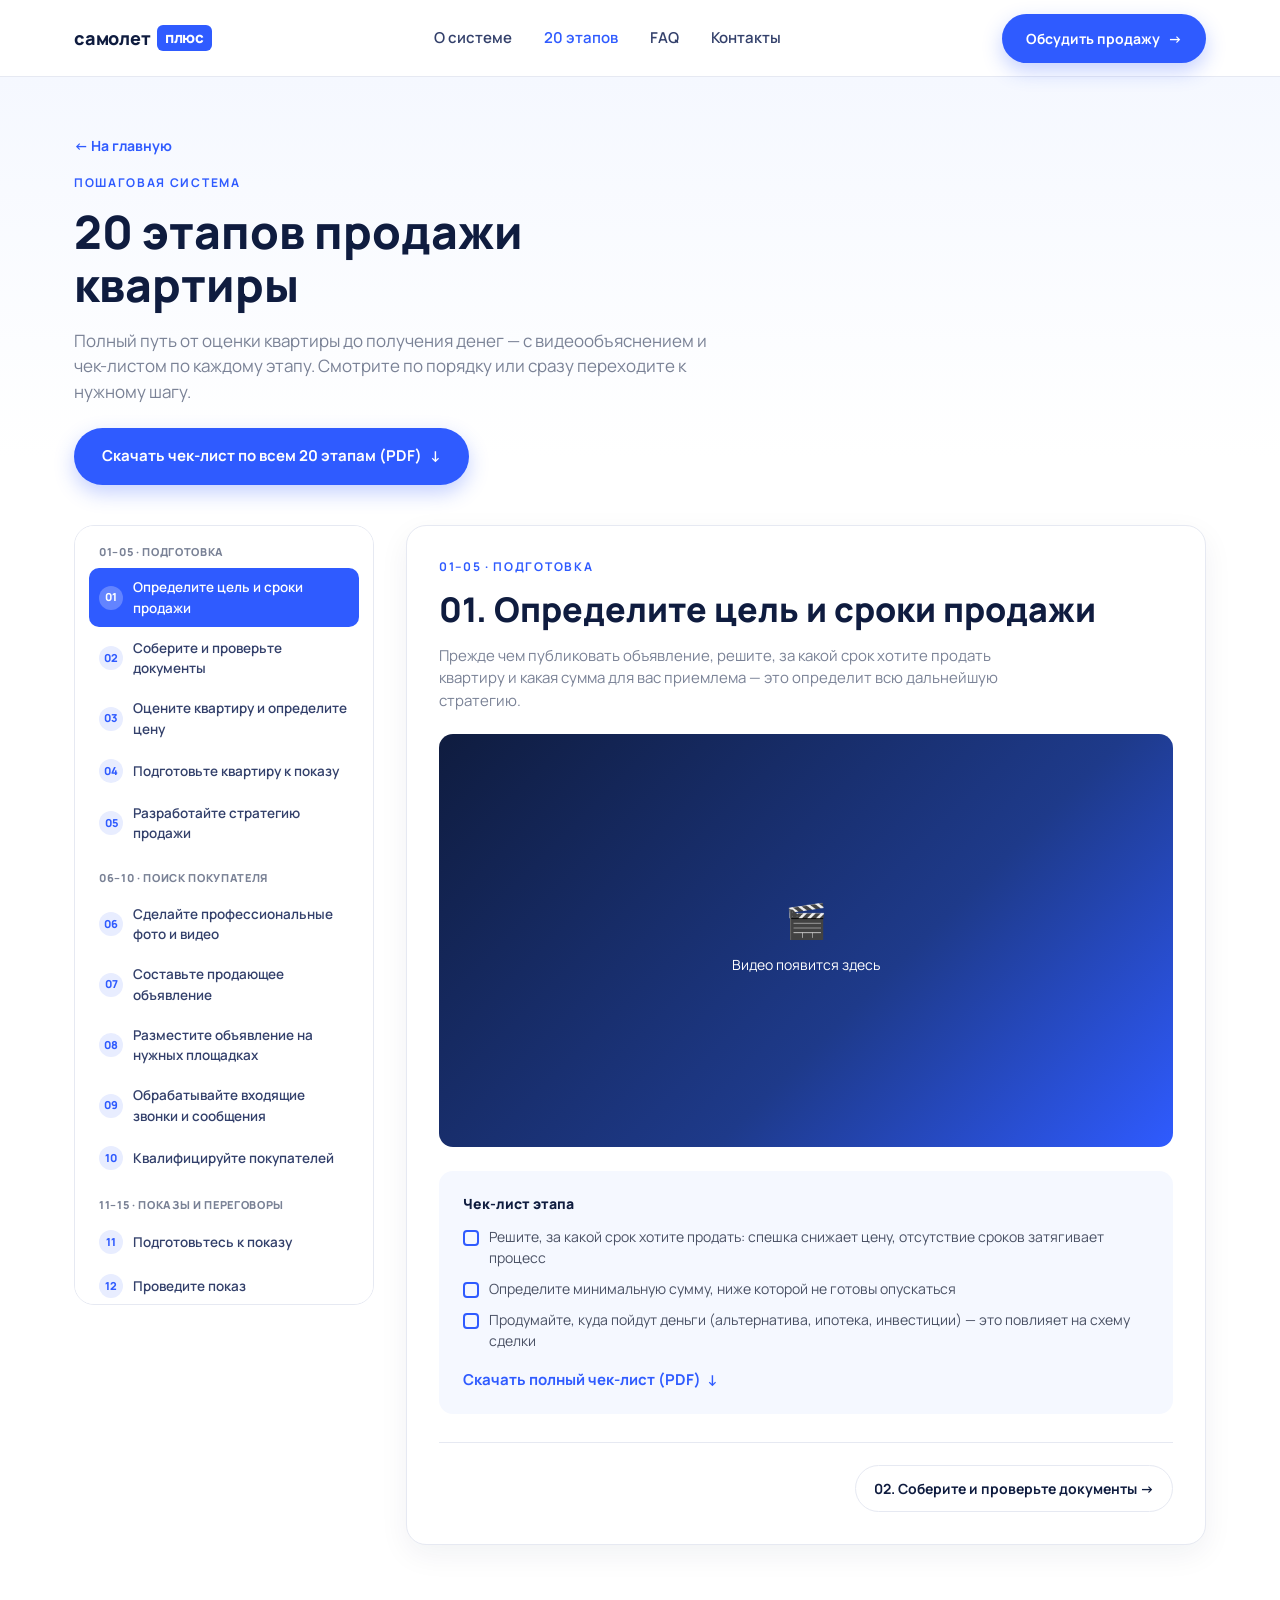
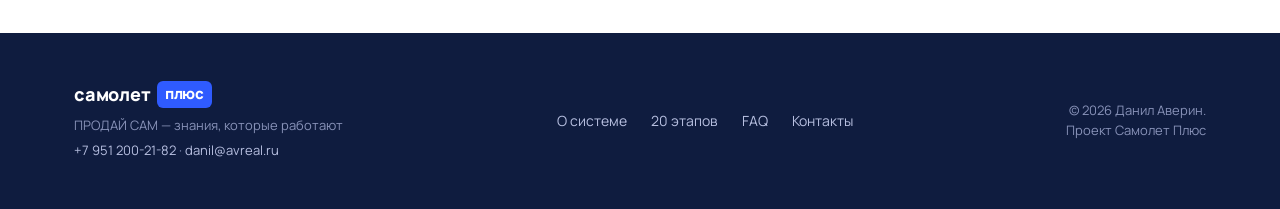
==== stages.html @ 5b827aa1 "Add files via upload" ====
<!DOCTYPE html>
<html lang="ru">
<head>
<meta charset="UTF-8">
<meta name="viewport" content="width=device-width, initial-scale=1.0">
<title>20 этапов продажи квартиры — Данил Аверин</title>
<meta name="description" content="Пошаговая инструкция по продаже квартиры: 20 этапов с видео и чек-листами, от оценки до получения денег.">
<link rel="icon" href="data:,">
<link rel="preconnect" href="https://fonts.googleapis.com">
<link rel="preconnect" href="https://fonts.gstatic.com" crossorigin>
<link href="https://fonts.googleapis.com/css2?family=Manrope:wght@400;500;600;700;800&display=swap" rel="stylesheet">
<link rel="stylesheet" href="styles.css">
<link rel="stylesheet" href="stages.css">
</head>
<body>

<header class="site-header">
  <div class="container header-inner">
    <a href="index.html" class="logo">
      <span class="logo-main">самолет</span><span class="logo-accent">плюс</span>
    </a>

    <nav class="main-nav" id="mainNav">
      <a href="index.html#system">О системе</a>
      <a href="stages.html" class="active-link">20 этапов</a>
      <a href="index.html#faq">FAQ</a>
      <a href="index.html#contact">Контакты</a>
    </nav>

    <a href="index.html#contact" class="btn btn-primary btn-header">Обсудить продажу <span class="arrow">→</span></a>

    <button class="burger" id="burgerBtn" aria-label="Открыть меню" aria-expanded="false">
      <span></span><span></span><span></span>
    </button>
  </div>
</header>

<main>

  <section class="stages-hero">
    <div class="container">
      <a href="index.html" class="back-link">← На главную</a>
      <p class="eyebrow">Пошаговая система</p>
      <h1>20 этапов продажи квартиры</h1>
      <p class="section-lead">
        Полный путь от оценки квартиры до получения денег — с видеообъяснением
        и чек-листом по каждому этапу. Смотрите по порядку или сразу переходите
        к нужному шагу.
      </p>
      <a class="btn btn-primary" href="checklist-20-etapov.pdf" download>
        Скачать чек-лист по всем 20 этапам (PDF) <span class="arrow">↓</span>
      </a>
    </div>
  </section>

  <section class="stages-app-section">
    <div class="container stages-app">

      <aside class="stages-nav" id="stagesNav" aria-label="Список этапов">
        <!-- заполняется через JS из stages-data.json -->
      </aside>

      <article class="stage-detail" id="stageDetail">
        <!-- заполняется через JS -->
      </article>

    </div>
  </section>

</main>

<footer class="site-footer">
  <div class="container footer-inner">
    <div class="footer-brand">
      <a href="index.html" class="logo">
        <span class="logo-main">самолет</span><span class="logo-accent">плюс</span>
      </a>
      <p>ПРОДАЙ САМ — знания, которые работают</p>
      <p class="footer-contacts"><a href="tel:+79512002182">+7 951 200-21-82</a> · <a href="mailto:danil@avreal.ru">danil@avreal.ru</a></p>
    </div>

    <nav class="footer-nav">
      <a href="index.html#system">О системе</a>
      <a href="stages.html">20 этапов</a>
      <a href="index.html#faq">FAQ</a>
      <a href="index.html#contact">Контакты</a>
    </nav>

    <p class="footer-copy">© 2026 Данил Аверин.<br>Проект Самолет Плюс</p>
  </div>
</footer>

<script src="script.js"></script>
<script src="stages.js"></script>
</body>
</html>
---- styles.css ----
/* =========================================================
   Продай сам — Самолет Плюс
   ========================================================= */

:root{
  --color-bg: #ffffff;
  --color-bg-soft: #f5f8ff;
  --color-navy: #0f1c3f;
  --color-navy-soft: #33406b;
  --color-text: #4a5164;
  --color-text-light: #7a8296;
  --color-blue: #2f5bff;
  --color-blue-dark: #1e40e0;
  --color-blue-light: #e8edff;
  --color-border: #e6e9f2;
  --radius-lg: 20px;
  --radius-md: 14px;
  --radius-sm: 10px;
  --shadow-card: 0 10px 30px rgba(15, 28, 63, 0.06);
  --shadow-card-hover: 0 16px 40px rgba(15, 28, 63, 0.1);
  --max-width: 1180px;
  --font: 'Manrope', -apple-system, BlinkMacSystemFont, 'Segoe UI', sans-serif;
}

*, *::before, *::after{ box-sizing: border-box; }

html{ scroll-behavior: smooth; }

body{
  margin: 0;
  font-family: var(--font);
  color: var(--color-text);
  background: var(--color-bg);
  line-height: 1.5;
  -webkit-font-smoothing: antialiased;
}

img{ max-width: 100%; display: block; }

a{ color: inherit; text-decoration: none; }

ul{ list-style: none; margin: 0; padding: 0; }

.container{
  max-width: var(--max-width);
  margin: 0 auto;
  padding: 0 24px;
}

h1, h2, h3{
  color: var(--color-navy);
  font-weight: 800;
  line-height: 1.15;
  margin: 0 0 16px;
}

h1{ font-size: clamp(32px, 4.2vw, 46px); }
h2{ font-size: clamp(26px, 3.2vw, 34px); }
h3{ font-size: 19px; margin-bottom: 8px; }

p{ margin: 0 0 12px; }

.section{ padding: 88px 0; }

.eyebrow{
  text-transform: uppercase;
  letter-spacing: 0.14em;
  font-size: 12px;
  font-weight: 700;
  color: var(--color-blue);
  margin: 0 0 14px;
}

.section-lead{
  color: var(--color-text-light);
  font-size: 17px;
  max-width: 560px;
}

.accent-line{ color: var(--color-blue); display: inline; }

/* ---------- Buttons ---------- */

.btn{
  display: inline-flex;
  align-items: center;
  gap: 8px;
  padding: 15px 26px;
  border-radius: 999px;
  font-weight: 700;
  font-size: 15px;
  border: 2px solid transparent;
  cursor: pointer;
  transition: transform .15s ease, box-shadow .15s ease, background .15s ease, color .15s ease;
  white-space: nowrap;
}

.btn .arrow{ transition: transform .15s ease; }
.btn:hover .arrow{ transform: translateX(3px); }

.btn-primary{
  background: var(--color-blue);
  color: #fff;
  box-shadow: 0 8px 20px rgba(47, 91, 255, 0.28);
}
.btn-primary:hover{ background: var(--color-blue-dark); transform: translateY(-1px); }

.btn-outline{
  background: #fff;
  color: var(--color-navy);
  border-color: var(--color-border);
}
.btn-outline:hover{ border-color: var(--color-blue); color: var(--color-blue); }

.btn-play .play-dot{
  display: inline-flex;
  align-items: center;
  justify-content: center;
  width: 22px;
  height: 22px;
  border-radius: 50%;
  background: var(--color-blue-light);
  color: var(--color-blue);
  font-size: 10px;
}

.btn-block{ width: 100%; justify-content: center; }

.link-arrow{
  display: inline-flex;
  align-items: center;
  gap: 6px;
  color: var(--color-blue);
  font-weight: 700;
  font-size: 15px;
}
.link-arrow .arrow{ transition: transform .15s ease; }
.link-arrow:hover .arrow{ transform: translateX(3px); }

/* ---------- Placeholder gradients (stand-ins for photos) ---------- */

.placeholder-gradient{
  position: relative;
  border-radius: var(--radius-lg);
  overflow: hidden;
  background-size: cover;
  background-position: center;
}
.placeholder-gradient::after{
  content: "";
  position: absolute;
  inset: 0;
  background-image:
    radial-gradient(circle at 30% 20%, rgba(255,255,255,0.18), transparent 55%),
    radial-gradient(circle at 80% 80%, rgba(255,255,255,0.12), transparent 50%);
}

.placeholder-1{ background: linear-gradient(135deg, #1e3a8a, #2f5bff 55%, #7aa0ff); }
.placeholder-2{ background: linear-gradient(135deg, #2f5bff, #7aa0ff); }
.placeholder-3{ background: linear-gradient(135deg, #22c1c3, #2f5bff); }
.placeholder-4{ background: linear-gradient(135deg, #ffb238, #ff7a59); }
.placeholder-5{ background: linear-gradient(135deg, #0f1c3f, #1e3a8a 60%, #2f5bff); }
.placeholder-6{ background: linear-gradient(135deg, #a8c0ff, #2f5bff); }
.placeholder-7{ background: linear-gradient(135deg, #7ee0d1, #2f8fce); }
.placeholder-8{ background: linear-gradient(135deg, #ffcf86, #ff8a5c); }
.placeholder-9{ background: linear-gradient(135deg, #c3a6ff, #6a5bff); }
.placeholder-10{ background: linear-gradient(135deg, #ffb4a2, #ff5c7a); }
.placeholder-11{ background: linear-gradient(135deg, #9ad0ff, #2f5bff); }
.placeholder-12{ background: linear-gradient(135deg, #ffd97d, #ff9a5c); }
.placeholder-13{ background: linear-gradient(135deg, #a6e3c4, #2fb37f); }
.placeholder-14{ background: linear-gradient(135deg, #c9b8ff, #7a5cff); }
.placeholder-15{ background: linear-gradient(135deg, #1e3a8a, #2f5bff 60%, #9ad0ff); }

/* ---------- Real photo frames (hero / contact) ---------- */

.photo-frame{
  position: relative;
  border-radius: var(--radius-lg);
  overflow: hidden;
  background: var(--color-bg-soft);
}
.photo-frame img{
  width: 100%;
  height: 100%;
  object-fit: cover;
  object-position: center top;
  display: block;
}

/* ---------- Sticky notes ---------- */

.sticky-note{
  position: absolute;
  font-family: 'Segoe Script', 'Comic Sans MS', cursive;
  font-style: italic;
  color: var(--color-navy);
  background: #fff8dc;
  padding: 10px 14px;
  border-radius: 8px;
  font-size: 14px;
  line-height: 1.35;
  box-shadow: 0 8px 18px rgba(0,0,0,0.12);
  transform: rotate(-4deg);
  z-index: 2;
}

.note-1{ top: -18px; right: 16px; }
.note-2{ top: 20px; left: 20px; }
.note-3{ top: -18px; left: 20px; }

/* ---------- Header ---------- */

.site-header{
  position: sticky;
  top: 0;
  z-index: 50;
  background: rgba(255,255,255,0.92);
  backdrop-filter: blur(8px);
  border-bottom: 1px solid var(--color-border);
}

.header-inner{
  display: flex;
  align-items: center;
  justify-content: space-between;
  gap: 24px;
  height: 76px;
}

.logo{
  font-weight: 800;
  font-size: 18px;
  letter-spacing: -0.01em;
  display: flex;
  gap: 6px;
  align-items: center;
  text-transform: lowercase;
}
.logo-main{ color: var(--color-navy); }
.logo-accent{
  color: #fff;
  background: var(--color-blue);
  padding: 2px 8px;
  border-radius: 6px;
  font-size: 15px;
}

.main-nav{
  display: flex;
  gap: 32px;
  flex: 1;
  justify-content: center;
}
.main-nav a{
  font-weight: 600;
  font-size: 15px;
  color: var(--color-navy-soft);
  transition: color .15s ease;
}
.main-nav a:hover{ color: var(--color-blue); }

.btn-header{ padding: 12px 22px; font-size: 14px; }

.burger{
  display: none;
  flex-direction: column;
  gap: 5px;
  background: none;
  border: none;
  cursor: pointer;
  padding: 8px;
}
.burger span{
  width: 22px;
  height: 2px;
  background: var(--color-navy);
  border-radius: 2px;
  transition: transform .2s ease, opacity .2s ease;
}

/* ---------- Hero ---------- */

.hero{
  padding: 72px 0 96px;
  background: linear-gradient(180deg, var(--color-bg-soft), #fff 70%);
}

.hero-grid{
  display: grid;
  grid-template-columns: 1.05fr 0.95fr;
  gap: 56px;
  align-items: center;
}

.hero-text{ font-size: 17px; max-width: 480px; }

.hero-actions{
  display: flex;
  gap: 16px;
  flex-wrap: wrap;
  margin: 28px 0 40px;
}

.hero-stats{
  display: grid;
  grid-template-columns: repeat(4, auto);
  gap: 28px;
  border-top: 1px solid var(--color-border);
  padding-top: 28px;
}
.hero-stats li{ display: flex; flex-direction: column; gap: 4px; }
.hero-stats strong{ color: var(--color-navy); font-size: 16px; font-weight: 800; }
.hero-stats span{ font-size: 13px; color: var(--color-text-light); }

.hero-media{ position: relative; }

.hero-photo{
  aspect-ratio: 4 / 3.1;
  width: 100%;
}

.hero-quote-card{
  position: absolute;
  right: -18px;
  top: 18px;
  width: 240px;
  background: #fff;
  border-radius: var(--radius-md);
  box-shadow: var(--shadow-card-hover);
  padding: 22px 20px;
  font-size: 13.5px;
  color: var(--color-navy-soft);
}
.quote-mark{ font-size: 32px; color: var(--color-blue); font-family: Georgia, serif; line-height: 1; }
.quote-author{ margin-top: 12px; }
.quote-author strong{ display: block; color: var(--color-navy); font-size: 13.5px; }
.quote-author span{ font-size: 12px; color: var(--color-text-light); }

/* ---------- Options ---------- */

.options-grid{
  display: grid;
  grid-template-columns: repeat(3, 1fr);
  gap: 24px;
  margin-top: 40px;
}

.option-card{
  background: #fff;
  border: 1px solid var(--color-border);
  border-radius: var(--radius-lg);
  padding: 28px;
  box-shadow: var(--shadow-card);
  transition: box-shadow .2s ease, transform .2s ease;
}
.option-card:hover{ box-shadow: var(--shadow-card-hover); transform: translateY(-3px); }

.option-icon{
  width: 52px;
  height: 52px;
  border-radius: var(--radius-sm);
  display: flex;
  align-items: center;
  justify-content: center;
  font-size: 22px;
  margin-bottom: 18px;
}
.option-icon span{ position: relative; z-index: 1; }

.option-card p{ color: var(--color-text-light); font-size: 14.5px; margin-bottom: 18px; }

/* ---------- Video ---------- */

.video-section{ background: var(--color-bg-soft); }

.video-grid{
  display: grid;
  grid-template-columns: 1.15fr 0.85fr;
  gap: 56px;
  align-items: center;
}

.video-player{
  aspect-ratio: 16/10;
  position: relative;
  display: flex;
  align-items: flex-end;
}

.video-play-btn{
  position: absolute;
  top: 50%;
  left: 50%;
  transform: translate(-50%, -50%);
  width: 68px;
  height: 68px;
  border-radius: 50%;
  background: rgba(255,255,255,0.95);
  border: none;
  color: var(--color-blue);
  font-size: 22px;
  display: flex;
  align-items: center;
  justify-content: center;
  cursor: pointer;
  box-shadow: 0 10px 30px rgba(0,0,0,0.25);
  z-index: 2;
  transition: transform .15s ease;
}
.video-play-btn:hover{ transform: translate(-50%, -50%) scale(1.06); }

.video-controls{
  position: relative;
  z-index: 2;
  width: 100%;
  display: flex;
  justify-content: space-between;
  align-items: center;
  padding: 14px 18px;
  color: #fff;
  font-size: 13px;
  background: linear-gradient(0deg, rgba(0,0,0,0.45), transparent);
}

.check-list{ margin: 20px 0 28px; display: flex; flex-direction: column; gap: 12px; }
.check-list li{
  position: relative;
  padding-left: 30px;
  font-size: 15px;
  color: var(--color-navy-soft);
  font-weight: 600;
}
.check-list li::before{
  content: "✓";
  position: absolute;
  left: 0;
  top: -1px;
  width: 20px;
  height: 20px;
  background: var(--color-blue);
  color: #fff;
  border-radius: 6px;
  font-size: 12px;
  display: flex;
  align-items: center;
  justify-content: center;
}

/* ---------- Section head row (title + link on the right) ---------- */

.section-head-row{
  display: flex;
  justify-content: space-between;
  align-items: flex-end;
  gap: 24px;
  margin-bottom: 40px;
}
.head-link{ white-space: nowrap; padding-bottom: 6px; }

/* ---------- Stages ---------- */

.stages-grid{
  display: grid;
  grid-template-columns: repeat(4, 1fr);
  gap: 22px;
}

.stage-card{
  background: #fff;
  border: 1px solid var(--color-border);
  border-radius: var(--radius-lg);
  padding: 22px;
  box-shadow: var(--shadow-card);
  transition: box-shadow .2s ease, transform .2s ease;
}
.stage-card:hover{ box-shadow: var(--shadow-card-hover); transform: translateY(-3px); }

.stage-range{
  color: var(--color-blue);
  font-weight: 800;
  font-size: 15px;
  margin-bottom: 4px;
}

.stage-photo{
  aspect-ratio: 4/3;
  margin: 14px 0 16px;
}

.stage-footer{
  display: flex;
  justify-content: space-between;
  align-items: center;
  gap: 10px;
}
.stage-footer span:first-child{ font-size: 13.5px; color: var(--color-text-light); }

.stage-go{
  flex: none;
  width: 30px;
  height: 30px;
  border-radius: 50%;
  background: var(--color-blue-light);
  color: var(--color-blue);
  display: flex;
  align-items: center;
  justify-content: center;
  font-weight: 700;
}

/* ---------- Mistakes ---------- */

.mistakes-section{ background: var(--color-bg-soft); }

.mistakes-grid{
  display: grid;
  grid-template-columns: repeat(5, 1fr);
  gap: 20px;
}

.mistake-card{
  background: #fff;
  border-radius: var(--radius-lg);
  overflow: hidden;
  box-shadow: var(--shadow-card);
}

.mistake-photo{
  aspect-ratio: 4/3;
  border-radius: 0;
  display: flex;
  align-items: flex-start;
  justify-content: flex-end;
  padding: 12px;
}

.mistake-badge{
  position: relative;
  z-index: 1;
  width: 34px;
  height: 34px;
  border-radius: 50%;
  background: #fff;
  display: flex;
  align-items: center;
  justify-content: center;
  font-size: 15px;
  box-shadow: 0 4px 10px rgba(0,0,0,0.15);
}

.mistake-card h3{ font-size: 15px; padding: 16px 16px 0; }
.mistake-card p{ font-size: 13px; color: var(--color-text-light); padding: 0 16px 18px; }

/* ---------- FAQ ---------- */

.faq-grid{
  display: grid;
  grid-template-columns: 1fr 1fr;
  gap: 20px 40px;
}

.faq-column{ display: flex; flex-direction: column; gap: 14px; }

.faq-item{
  border: 1px solid var(--color-border);
  border-radius: var(--radius-md);
  background: #fff;
  overflow: hidden;
}

.faq-question{
  width: 100%;
  text-align: left;
  background: none;
  border: none;
  cursor: pointer;
  padding: 18px 20px;
  font-family: var(--font);
  font-weight: 700;
  font-size: 15px;
  color: var(--color-navy);
  display: flex;
  justify-content: space-between;
  align-items: center;
  gap: 16px;
}

.faq-toggle{
  flex: none;
  width: 26px;
  height: 26px;
  border-radius: 50%;
  background: var(--color-blue-light);
  color: var(--color-blue);
  display: flex;
  align-items: center;
  justify-content: center;
  font-size: 16px;
  transition: transform .2s ease, background .2s ease, color .2s ease;
}

.faq-item.open .faq-toggle{
  transform: rotate(45deg);
  background: var(--color-blue);
  color: #fff;
}

.faq-answer{
  max-height: 0;
  overflow: hidden;
  transition: max-height .25s ease;
}
.faq-answer p{
  padding: 0 20px 18px;
  color: var(--color-text-light);
  font-size: 14.5px;
  margin: 0;
}

/* ---------- Contact ---------- */

.contact-grid{
  display: grid;
  grid-template-columns: 0.85fr 1.15fr;
  gap: 56px;
  align-items: center;
}

.contact-photo{
  aspect-ratio: 3/4;
  position: relative;
}

.contact-form{
  background: #fff;
  border: 1px solid var(--color-border);
  border-radius: var(--radius-lg);
  padding: 28px;
  box-shadow: var(--shadow-card);
  margin-top: 24px;
}

.form-row{
  display: grid;
  grid-template-columns: 1fr 1fr;
  gap: 14px;
  margin-bottom: 16px;
}

.form-row input{
  padding: 14px 16px;
  border-radius: var(--radius-sm);
  border: 1px solid var(--color-border);
  font-family: var(--font);
  font-size: 14.5px;
  color: var(--color-navy);
  background: var(--color-bg-soft);
  outline: none;
  transition: border-color .15s ease, background .15s ease;
}
.form-row input:focus{ border-color: var(--color-blue); background: #fff; }

.form-success{
  display: none;
  margin: 14px 0 0;
  padding: 12px 14px;
  background: #e8f9ee;
  color: #1e7d46;
  border-radius: var(--radius-sm);
  font-size: 13.5px;
  font-weight: 600;
  text-align: center;
}
.form-success.visible{ display: block; }

.form-error{
  display: none;
  margin: 14px 0 0;
  padding: 12px 14px;
  background: #fdecec;
  color: #b42318;
  border-radius: var(--radius-sm);
  font-size: 13.5px;
  font-weight: 600;
  text-align: center;
}
.form-error.visible{ display: block; }

.direct-contacts{
  display: flex;
  align-items: center;
  gap: 14px;
  flex-wrap: wrap;
  margin-top: 18px;
  font-size: 14px;
  color: var(--color-text-light);
}
.direct-contacts a{
  font-weight: 700;
  color: var(--color-navy);
}
.direct-contacts a:hover{ color: var(--color-blue); }

/* ---------- Footer ---------- */

.site-footer{
  background: var(--color-navy);
  color: #b7bfe0;
  padding: 48px 0;
}

.footer-inner{
  display: flex;
  justify-content: space-between;
  align-items: center;
  gap: 24px;
  flex-wrap: wrap;
}

.footer-brand .logo{ margin-bottom: 8px; }
.footer-brand .logo-main{ color: #fff; }
.footer-brand p{ font-size: 13px; color: #8892b8; margin: 0; }
.footer-contacts{ margin-top: 6px !important; }
.footer-contacts a{ color: #b7bfe0; }
.footer-contacts a:hover{ color: #fff; }

.footer-nav{ display: flex; gap: 24px; flex-wrap: wrap; }
.footer-nav a{ font-size: 14px; color: #b7bfe0; transition: color .15s ease; }
.footer-nav a:hover{ color: #fff; }

.footer-copy{ font-size: 13px; color: #8892b8; text-align: right; margin: 0; }

/* =========================================================
   Responsive
   ========================================================= */

@media (max-width: 1080px){
  .stages-grid{ grid-template-columns: repeat(2, 1fr); }
  .mistakes-grid{ grid-template-columns: repeat(3, 1fr); }
}

@media (max-width: 960px){
  .main-nav{ display: none; }
  .btn-header{ display: none; }
  .burger{ display: flex; }

  .hero-grid, .video-grid, .contact-grid{
    grid-template-columns: 1fr;
  }
  .hero-media{ order: -1; margin-bottom: 12px; }
  .hero-quote-card{ position: static; width: 100%; margin-top: 16px; }
  .options-grid{ grid-template-columns: 1fr; }
  .faq-grid{ grid-template-columns: 1fr; }

  .site-header.nav-open .main-nav{
    display: flex;
    position: absolute;
    top: 76px;
    left: 0;
    right: 0;
    background: #fff;
    flex-direction: column;
    padding: 20px 24px 28px;
    gap: 18px;
    border-bottom: 1px solid var(--color-border);
    box-shadow: var(--shadow-card);
  }
  .site-header.nav-open .btn-header{
    display: inline-flex;
    position: absolute;
    top: 76px;
    right: 24px;
    margin-top: 200px;
  }
}

@media (max-width: 720px){
  .mistakes-grid{ grid-template-columns: repeat(2, 1fr); }
  .section{ padding: 64px 0; }
  .hero{ padding: 48px 0 64px; }
  .hero-stats{ grid-template-columns: repeat(2, auto); row-gap: 20px; }
  .section-head-row{ flex-direction: column; align-items: flex-start; }
  .form-row{ grid-template-columns: 1fr; }
  .footer-inner{ flex-direction: column; align-items: flex-start; text-align: left; }
  .footer-copy{ text-align: left; }
}

@media (max-width: 480px){
  .stages-grid{ grid-template-columns: 1fr; }
  .mistakes-grid{ grid-template-columns: 1fr; }
  .hero-quote-card{ font-size: 13px; }
}
---- stages.css ----
/* =========================================================
   Страница "20 этапов" — вёрстка навигации и деталей
   ========================================================= */

.back-link{
  display: inline-block;
  margin-bottom: 18px;
  font-weight: 700;
  font-size: 14px;
  color: var(--color-blue);
}
.back-link:hover{ color: var(--color-blue-dark); }

.stages-hero{
  padding: 56px 0 40px;
  background: linear-gradient(180deg, var(--color-bg-soft), #fff 85%);
}
.stages-hero h1{ max-width: 640px; }
.stages-hero .section-lead{ max-width: 640px; margin-bottom: 24px; }

.main-nav a.active-link{ color: var(--color-blue); }

.stages-app-section{
  padding: 0 0 88px;
}

.stages-app{
  display: grid;
  grid-template-columns: 300px 1fr;
  gap: 32px;
  align-items: flex-start;
}

/* ---------- Sidebar nav ---------- */

.stages-nav{
  position: sticky;
  top: 96px;
  max-height: calc(100vh - 120px);
  overflow-y: auto;
  background: #fff;
  border: 1px solid var(--color-border);
  border-radius: var(--radius-lg);
  padding: 18px 14px;
}

.nav-group{ margin-bottom: 18px; }
.nav-group:last-child{ margin-bottom: 0; }

.nav-group-label{
  text-transform: uppercase;
  letter-spacing: 0.06em;
  font-size: 11px;
  font-weight: 800;
  color: var(--color-text-light);
  margin: 0 0 8px 10px;
}

.nav-group-list{ display: flex; flex-direction: column; gap: 2px; }

.nav-stage-link{
  display: flex;
  align-items: center;
  gap: 10px;
  padding: 9px 10px;
  border-radius: var(--radius-sm);
  font-size: 13.5px;
  font-weight: 600;
  color: var(--color-navy-soft);
  transition: background .15s ease, color .15s ease;
}
.nav-stage-link:hover{ background: var(--color-bg-soft); }
.nav-stage-link.active{
  background: var(--color-blue);
  color: #fff;
}

.nav-stage-num{
  flex: none;
  width: 24px;
  height: 24px;
  border-radius: 50%;
  background: var(--color-blue-light);
  color: var(--color-blue);
  font-size: 11px;
  font-weight: 800;
  display: flex;
  align-items: center;
  justify-content: center;
}
.nav-stage-link.active .nav-stage-num{
  background: rgba(255,255,255,0.25);
  color: #fff;
}

/* ---------- Stage detail ---------- */

.stage-detail{
  background: #fff;
  border: 1px solid var(--color-border);
  border-radius: var(--radius-lg);
  padding: 32px;
  box-shadow: var(--shadow-card);
  min-height: 420px;
}

.stage-summary{
  color: var(--color-text-light);
  font-size: 15px;
  max-width: 620px;
  margin-bottom: 22px;
}

.stage-video-placeholder{
  aspect-ratio: 16/9;
  border-radius: var(--radius-md);
  background: linear-gradient(135deg, #0f1c3f, #1e3a8a 60%, #2f5bff);
  color: #fff;
  display: flex;
  flex-direction: column;
  align-items: center;
  justify-content: center;
  gap: 8px;
  margin-bottom: 24px;
  font-size: 14px;
}
.stage-video-placeholder span{ font-size: 34px; }

.stage-video-frame{
  position: relative;
  aspect-ratio: 16/9;
  border-radius: var(--radius-md);
  overflow: hidden;
  margin-bottom: 24px;
  background: #000;
}
.stage-video-frame iframe{
  position: absolute;
  inset: 0;
  width: 100%;
  height: 100%;
  border: 0;
}

.stage-checklist-box{
  background: var(--color-bg-soft);
  border-radius: var(--radius-md);
  padding: 22px 24px;
  margin-bottom: 28px;
}
.stage-checklist-title{
  font-weight: 800;
  color: var(--color-navy);
  font-size: 14px;
  margin: 0 0 12px;
}
.stage-checklist{
  display: flex;
  flex-direction: column;
  gap: 10px;
  margin: 0 0 16px;
  padding: 0;
  list-style: none;
}
.stage-checklist li{
  position: relative;
  padding-left: 26px;
  font-size: 14px;
  color: var(--color-text);
}
.stage-checklist li::before{
  content: "";
  position: absolute;
  left: 0;
  top: 4px;
  width: 16px;
  height: 16px;
  border: 2px solid var(--color-blue);
  border-radius: 4px;
}

.stage-pager{
  display: flex;
  justify-content: space-between;
  gap: 16px;
  flex-wrap: wrap;
  border-top: 1px solid var(--color-border);
  padding-top: 22px;
}
.stage-pager-btn{
  font-weight: 700;
  font-size: 14px;
  color: var(--color-navy);
  padding: 12px 18px;
  border-radius: 999px;
  border: 1px solid var(--color-border);
  transition: border-color .15s ease, color .15s ease;
  max-width: 48%;
}
.stage-pager-btn:hover{ border-color: var(--color-blue); color: var(--color-blue); }
.stage-pager-next{ margin-left: auto; text-align: right; }

.stage-load-error{ color: var(--color-text-light); }

/* ---------- Responsive ---------- */

@media (max-width: 900px){
  .stages-app{ grid-template-columns: 1fr; }

  .stages-nav{
    position: static;
    max-height: none;
    margin-bottom: 8px;
  }

  .stage-detail{ padding: 22px; }

  .stage-pager-btn{ max-width: 100%; }
  .stage-pager{ flex-direction: column; }
  .stage-pager-next{ text-align: left; margin-left: 0; }
}
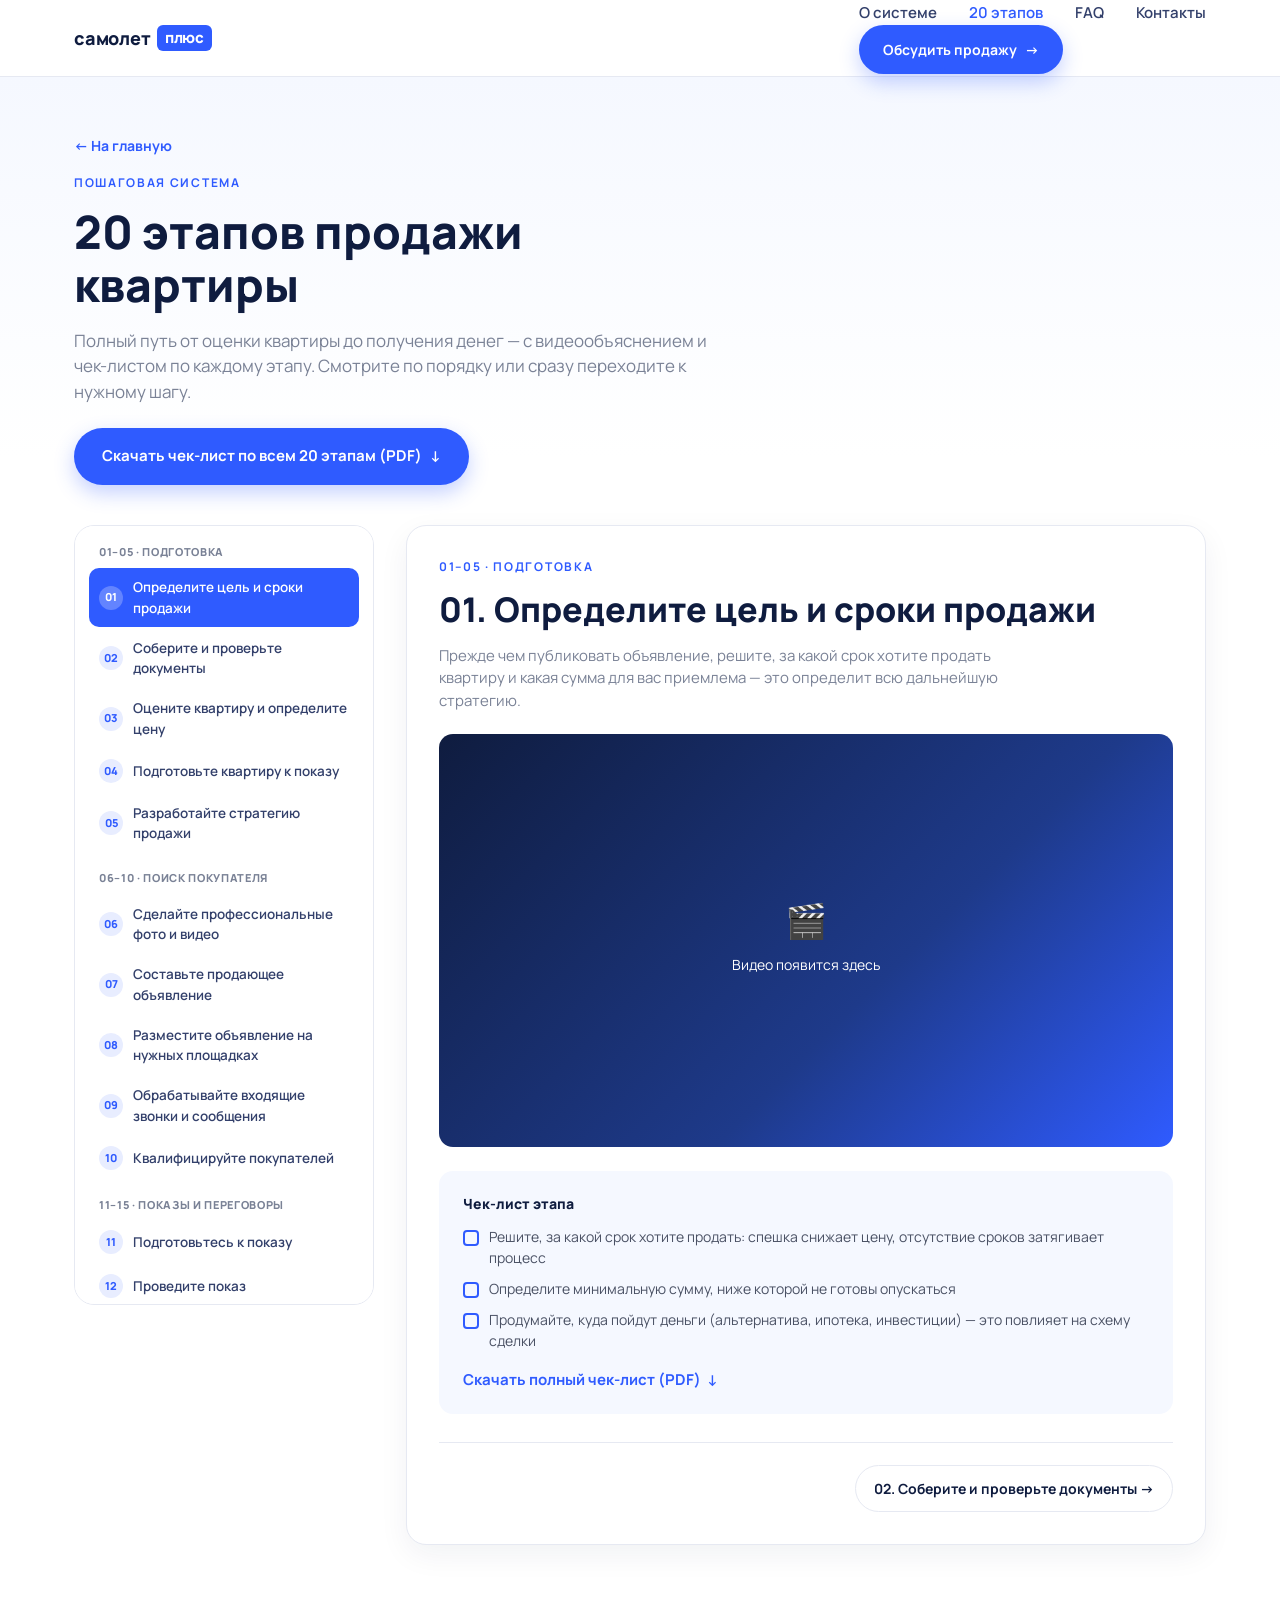
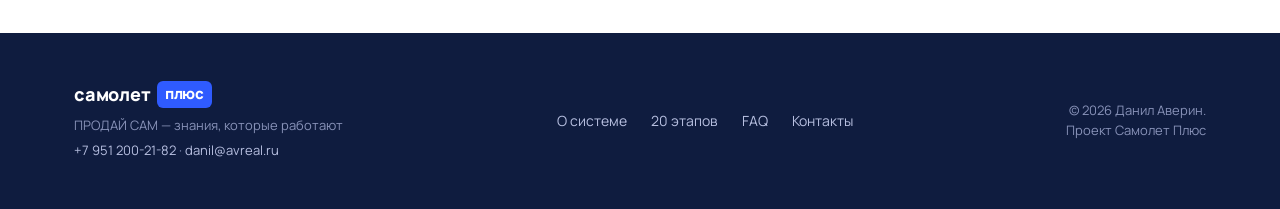
==== commit f4291b07: "Add files via upload" ====
--- a/stages.html
+++ b/stages.html
@@ -20,14 +20,16 @@
       <span class="logo-main">самолет</span><span class="logo-accent">плюс</span>
     </a>
 
-    <nav class="main-nav" id="mainNav">
-      <a href="index.html#system">О системе</a>
-      <a href="stages.html" class="active-link">20 этапов</a>
-      <a href="index.html#faq">FAQ</a>
-      <a href="index.html#contact">Контакты</a>
-    </nav>
+    <div class="nav-actions" id="navActions">
+      <nav class="main-nav" id="mainNav">
+        <a href="index.html#system">О системе</a>
+        <a href="stages.html" class="active-link">20 этапов</a>
+        <a href="index.html#faq">FAQ</a>
+        <a href="index.html#contact">Контакты</a>
+      </nav>
 
-    <a href="index.html#contact" class="btn btn-primary btn-header">Обсудить продажу <span class="arrow">→</span></a>
+      <a href="index.html#contact" class="btn btn-primary btn-header">Обсудить продажу <span class="arrow">→</span></a>
+    </div>
 
     <button class="burger" id="burgerBtn" aria-label="Открыть меню" aria-expanded="false">
       <span></span><span></span><span></span>
--- a/styles.css
+++ b/styles.css
@@ -512,44 +512,43 @@
 
 .mistakes-section{ background: var(--color-bg-soft); }
 
-.mistakes-grid{
-  display: grid;
-  grid-template-columns: repeat(5, 1fr);
+.mistakes-list{
+  display: flex;
+  flex-direction: column;
+  gap: 16px;
+}
+
+.mistake-row{
+  display: flex;
+  align-items: flex-start;
   gap: 20px;
-}
-
-.mistake-card{
   background: #fff;
+  border: 1px solid var(--color-border);
   border-radius: var(--radius-lg);
-  overflow: hidden;
   box-shadow: var(--shadow-card);
-}
-
-.mistake-photo{
-  aspect-ratio: 4/3;
-  border-radius: 0;
-  display: flex;
-  align-items: flex-start;
-  justify-content: flex-end;
-  padding: 12px;
-}
-
-.mistake-badge{
+  padding: 24px;
+  transition: box-shadow .2s ease, transform .2s ease;
+}
+.mistake-row:hover{ box-shadow: var(--shadow-card-hover); transform: translateY(-2px); }
+
+.mistake-icon{
+  flex: none;
+  width: 52px;
+  height: 52px;
+  border-radius: 50%;
+  display: flex;
+  align-items: center;
+  justify-content: center;
+}
+.mistake-icon span{
   position: relative;
   z-index: 1;
-  width: 34px;
-  height: 34px;
-  border-radius: 50%;
-  background: #fff;
-  display: flex;
-  align-items: center;
-  justify-content: center;
-  font-size: 15px;
-  box-shadow: 0 4px 10px rgba(0,0,0,0.15);
-}
-
-.mistake-card h3{ font-size: 15px; padding: 16px 16px 0; }
-.mistake-card p{ font-size: 13px; color: var(--color-text-light); padding: 0 16px 18px; }
+  font-size: 20px;
+  color: #fff;
+}
+
+.mistake-body h3{ font-size: 17px; margin-bottom: 6px; }
+.mistake-body p{ font-size: 14.5px; color: var(--color-text-light); margin: 0; max-width: 720px; }
 
 /* ---------- FAQ ---------- */
 
@@ -736,7 +735,6 @@
 
 @media (max-width: 1080px){
   .stages-grid{ grid-template-columns: repeat(2, 1fr); }
-  .mistakes-grid{ grid-template-columns: repeat(3, 1fr); }
 }
 
 @media (max-width: 960px){
@@ -775,7 +773,7 @@
 }
 
 @media (max-width: 720px){
-  .mistakes-grid{ grid-template-columns: repeat(2, 1fr); }
+  .mistake-row{ flex-direction: column; gap: 14px; padding: 20px; }
   .section{ padding: 64px 0; }
   .hero{ padding: 48px 0 64px; }
   .hero-stats{ grid-template-columns: repeat(2, auto); row-gap: 20px; }
@@ -787,6 +785,5 @@
 
 @media (max-width: 480px){
   .stages-grid{ grid-template-columns: 1fr; }
-  .mistakes-grid{ grid-template-columns: 1fr; }
   .hero-quote-card{ font-size: 13px; }
 }
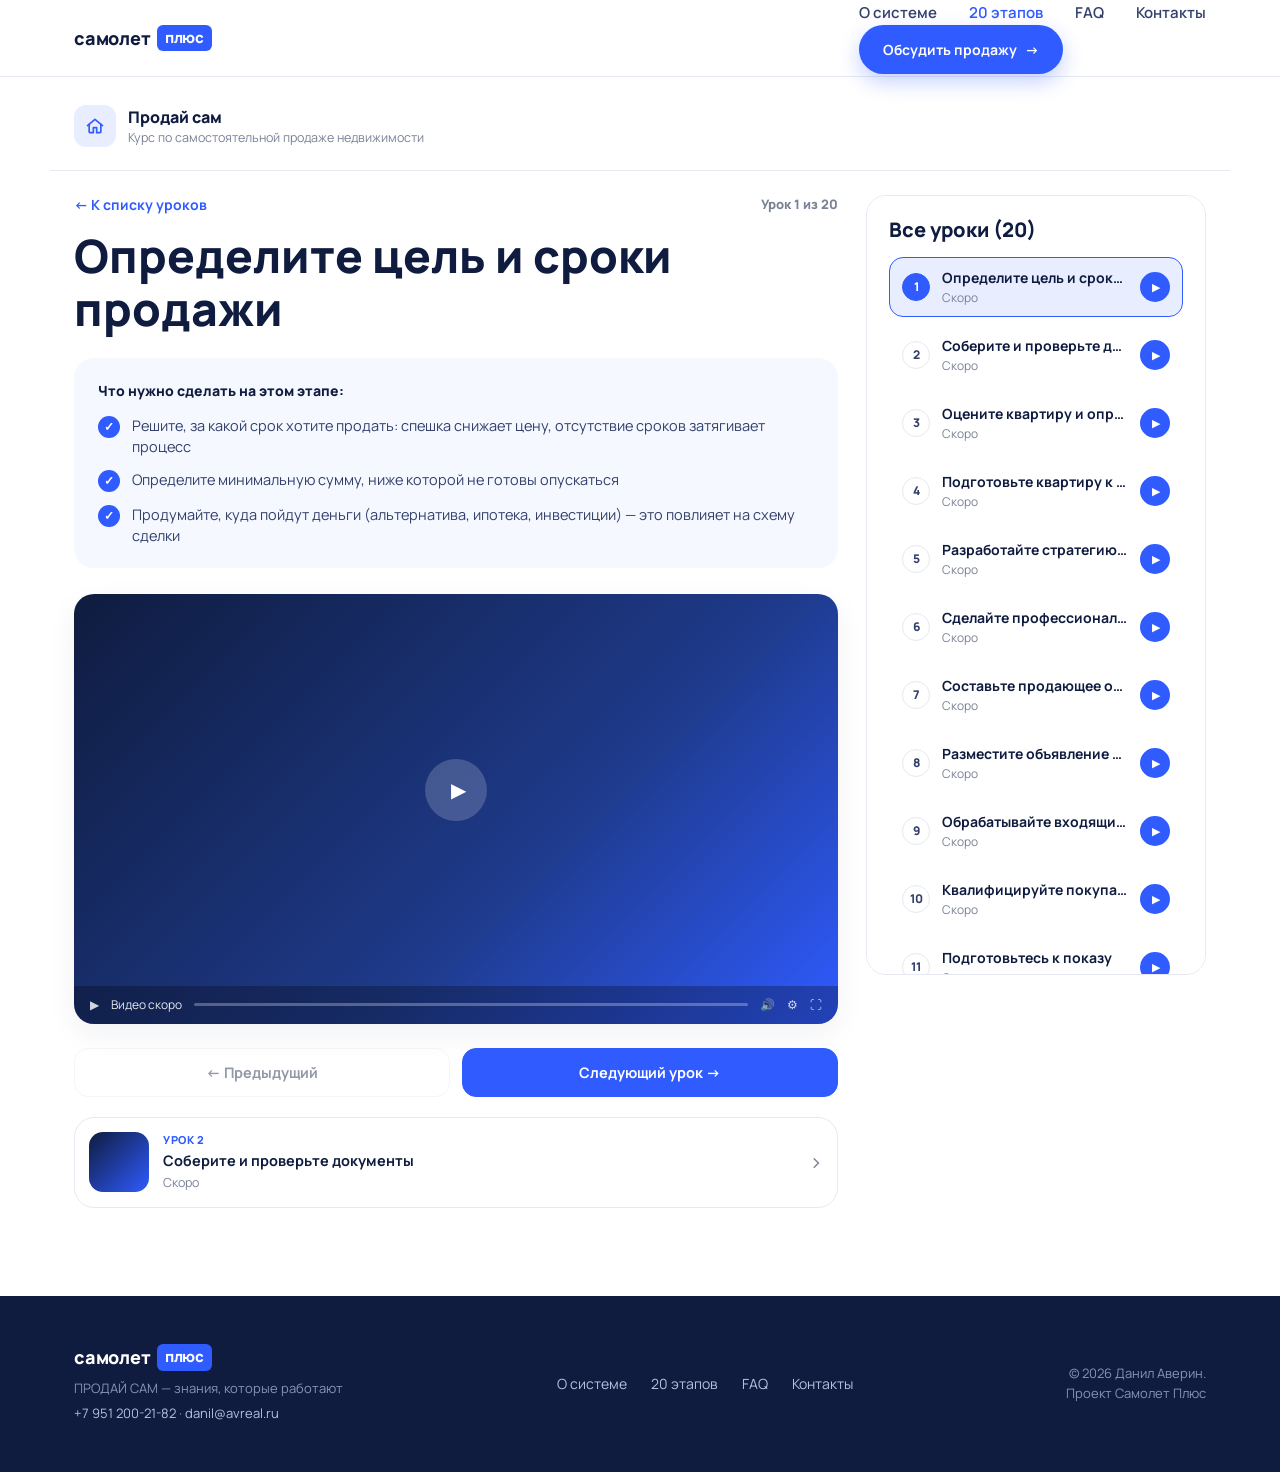
==== commit bbf0659c: "Add files via upload" ====
--- a/stages.html
+++ b/stages.html
@@ -4,7 +4,7 @@
 <meta charset="UTF-8">
 <meta name="viewport" content="width=device-width, initial-scale=1.0">
 <title>20 этапов продажи квартиры — Данил Аверин</title>
-<meta name="description" content="Пошаговая инструкция по продаже квартиры: 20 этапов с видео и чек-листами, от оценки до получения денег.">
+<meta name="description" content="Пошаговая инструкция по продаже квартиры: 20 уроков с видео и чек-листами, от оценки до получения денег.">
 <link rel="icon" href="data:,">
 <link rel="preconnect" href="https://fonts.googleapis.com">
 <link rel="preconnect" href="https://fonts.gstatic.com" crossorigin>
@@ -38,38 +38,85 @@
 </header>
 
 <main>
+  <section class="course-app-section">
+    <div class="container course-app-header-row">
+      <div class="course-app-brand">
+        <span class="course-app-icon" aria-hidden="true">
+          <svg viewBox="0 0 24 24" width="20" height="20" fill="none" stroke="currentColor" stroke-width="2" stroke-linecap="round" stroke-linejoin="round"><path d="M3 11.5 12 4l9 7.5"/><path d="M5 10v9a1 1 0 0 0 1 1h4v-6h4v6h4a1 1 0 0 0 1-1v-9"/></svg>
+        </span>
+        <div>
+          <p class="course-app-title">Продай сам</p>
+          <p class="course-app-subtitle">Курс по самостоятельной продаже недвижимости</p>
+        </div>
+      </div>
+      <button class="course-app-list-btn" id="toggleListBtn" aria-label="Все уроки">
+        <svg viewBox="0 0 24 24" width="18" height="18" fill="none" stroke="currentColor" stroke-width="2" stroke-linecap="round"><path d="M8 6h13M8 12h13M8 18h13"/><circle cx="3.5" cy="6" r="1.2" fill="currentColor" stroke="none"/><circle cx="3.5" cy="12" r="1.2" fill="currentColor" stroke="none"/><circle cx="3.5" cy="18" r="1.2" fill="currentColor" stroke="none"/></svg>
+      </button>
+    </div>
 
-  <section class="stages-hero">
-    <div class="container">
-      <a href="index.html" class="back-link">← На главную</a>
-      <p class="eyebrow">Пошаговая система</p>
-      <h1>20 этапов продажи квартиры</h1>
-      <p class="section-lead">
-        Полный путь от оценки квартиры до получения денег — с видеообъяснением
-        и чек-листом по каждому этапу. Смотрите по порядку или сразу переходите
-        к нужному шагу.
-      </p>
-      <a class="btn btn-primary" href="checklist-20-etapov.pdf" download>
-        Скачать чек-лист по всем 20 этапам (PDF) <span class="arrow">↓</span>
-      </a>
-    </div>
-  </section>
+    <div class="container course-app-body" id="courseAppBody">
 
-  <section class="stages-app-section">
-    <div class="container stages-app">
+      <!-- ЭКРАН 1: текущий урок -->
+      <div class="lesson-view" id="lessonView">
+        <div class="lesson-breadcrumb">
+          <button class="lesson-back-link" id="showListBtn">← К списку уроков</button>
+          <span class="lesson-counter" id="lessonCounter">Урок 1 из 20</span>
+        </div>
 
-      <aside class="stages-nav" id="stagesNav" aria-label="Список этапов">
-        <!-- заполняется через JS из stages-data.json -->
+        <h1 class="lesson-title" id="lessonTitle">Загрузка…</h1>
+
+        <div class="lesson-checklist-box">
+          <p class="lesson-checklist-heading">Что нужно сделать на этом этапе:</p>
+          <ul class="lesson-checklist" id="lessonChecklist"></ul>
+        </div>
+
+        <div class="lesson-video" id="lessonVideo"></div>
+
+        <div class="lesson-pager">
+          <button class="lesson-pager-btn lesson-prev" id="prevBtn">← Предыдущий</button>
+          <button class="lesson-pager-btn lesson-next" id="nextBtn">Следующий урок →</button>
+        </div>
+
+        <a class="lesson-next-card" id="nextCard" href="#">
+          <span class="lesson-next-thumb" aria-hidden="true"></span>
+          <span class="lesson-next-info">
+            <span class="lesson-next-label" id="nextCardLabel">Урок 2</span>
+            <span class="lesson-next-title" id="nextCardTitle">…</span>
+            <span class="lesson-next-duration" id="nextCardDuration">Скоро</span>
+          </span>
+          <span class="lesson-next-chevron" aria-hidden="true">›</span>
+        </a>
+      </div>
+
+      <!-- ЭКРАН 2: список всех уроков -->
+      <aside class="lessons-list-view" id="lessonsListView">
+        <button class="lesson-back-link lessons-list-back" id="backToLessonBtn">← Назад к уроку</button>
+        <h2 class="lessons-list-title">Все уроки (20)</h2>
+        <div class="lessons-list" id="lessonsList"></div>
+        <div class="lessons-list-actions">
+          <a class="btn btn-outline" href="checklist-20-etapov.pdf" download>Скачать чек-лист PDF</a>
+          <a class="btn btn-primary" href="index.html">🏠 Перейти на главную</a>
+        </div>
       </aside>
-
-      <article class="stage-detail" id="stageDetail">
-        <!-- заполняется через JS -->
-      </article>
 
     </div>
   </section>
+</main>
 
-</main>
+<nav class="course-tabbar" id="courseTabbar" aria-label="Навигация по курсу">
+  <button class="tabbar-item is-active" id="tabLessons" type="button">
+    <svg viewBox="0 0 24 24" width="20" height="20" fill="none" stroke="currentColor" stroke-width="2" stroke-linecap="round" stroke-linejoin="round"><rect x="3" y="4" width="18" height="16" rx="2"/><path d="M10 9l5 3-5 3V9z" fill="currentColor" stroke="none"/></svg>
+    <span>Уроки</span>
+  </button>
+  <a class="tabbar-item" href="index.html">
+    <svg viewBox="0 0 24 24" width="20" height="20" fill="none" stroke="currentColor" stroke-width="2" stroke-linecap="round" stroke-linejoin="round"><path d="M3 11.5 12 4l9 7.5"/><path d="M5 10v9a1 1 0 0 0 1 1h4v-6h4v6h4a1 1 0 0 0 1-1v-9"/></svg>
+    <span>Главная</span>
+  </a>
+  <a class="tabbar-item" href="index.html#contact">
+    <svg viewBox="0 0 24 24" width="20" height="20" fill="none" stroke="currentColor" stroke-width="2" stroke-linecap="round" stroke-linejoin="round"><path d="M21 15a2 2 0 0 1-2 2H8l-4 4V5a2 2 0 0 1 2-2h13a2 2 0 0 1 2 2z"/></svg>
+    <span>Контакты</span>
+  </a>
+</nav>
 
 <footer class="site-footer">
   <div class="container footer-inner">
--- a/stages.css
+++ b/stages.css
@@ -1,140 +1,215 @@
 /* =========================================================
-   Страница "20 этапов" — вёрстка навигации и деталей
+   Страница "20 уроков" — приложение-курс в стиле референса:
+   экран урока (чек-лист + видео + пейджер) и экран списка.
    ========================================================= */
 
-.back-link{
-  display: inline-block;
-  margin-bottom: 18px;
+.main-nav a.active-link{ color: var(--color-blue); }
+
+.lesson-back-link{
+  background: none;
+  border: none;
+  padding: 0;
   font-weight: 700;
   font-size: 14px;
   color: var(--color-blue);
-}
-.back-link:hover{ color: var(--color-blue-dark); }
-
-.stages-hero{
-  padding: 56px 0 40px;
-  background: linear-gradient(180deg, var(--color-bg-soft), #fff 85%);
-}
-.stages-hero h1{ max-width: 640px; }
-.stages-hero .section-lead{ max-width: 640px; margin-bottom: 24px; }
-
-.main-nav a.active-link{ color: var(--color-blue); }
-
-.stages-app-section{
-  padding: 0 0 88px;
-}
-
-.stages-app{
+  cursor: pointer;
+  font-family: inherit;
+}
+.lesson-back-link:hover{ color: var(--color-blue-dark); }
+
+/* ---------- Верхняя мини-шапка курса ---------- */
+
+.course-app-section{
+  padding: 28px 0 96px;
+}
+
+.course-app-header-row{
+  display: flex;
+  align-items: center;
+  justify-content: space-between;
+  gap: 16px;
+  padding-bottom: 22px;
+  margin-bottom: 24px;
+  border-bottom: 1px solid var(--color-border);
+}
+
+.course-app-brand{
+  display: flex;
+  align-items: center;
+  gap: 12px;
+}
+
+.course-app-icon{
+  flex: none;
+  width: 42px;
+  height: 42px;
+  border-radius: 12px;
+  background: var(--color-blue-light);
+  color: var(--color-blue);
+  display: flex;
+  align-items: center;
+  justify-content: center;
+}
+
+.course-app-title{
+  margin: 0;
+  font-weight: 800;
+  font-size: 16px;
+  color: var(--color-navy);
+}
+.course-app-subtitle{
+  margin: 0;
+  font-size: 12.5px;
+  color: var(--color-text-light);
+}
+
+.course-app-list-btn{
+  flex: none;
+  width: 42px;
+  height: 42px;
+  border-radius: 10px;
+  border: 1px solid var(--color-border);
+  background: #fff;
+  color: var(--color-navy);
+  display: flex;
+  align-items: center;
+  justify-content: center;
+  cursor: pointer;
+  transition: border-color .15s ease, color .15s ease;
+}
+.course-app-list-btn:hover{ border-color: var(--color-blue); color: var(--color-blue); }
+
+/* ---------- Раскладка: урок + список ---------- */
+
+.course-app-body{
   display: grid;
-  grid-template-columns: 300px 1fr;
-  gap: 32px;
+  grid-template-columns: 1fr;
+  gap: 28px;
   align-items: flex-start;
 }
 
-/* ---------- Sidebar nav ---------- */
-
-.stages-nav{
-  position: sticky;
-  top: 96px;
-  max-height: calc(100vh - 120px);
-  overflow-y: auto;
-  background: #fff;
-  border: 1px solid var(--color-border);
+/* ---------- Экран урока ---------- */
+
+.lesson-breadcrumb{
+  display: flex;
+  align-items: center;
+  justify-content: space-between;
+  flex-wrap: wrap;
+  gap: 8px;
+  margin-bottom: 16px;
+}
+.lesson-counter{
+  font-size: 13px;
+  font-weight: 800;
+  color: var(--color-text-light);
+}
+
+.lesson-title{ margin-bottom: 22px; }
+
+.lesson-checklist-box{
+  background: var(--color-bg-soft);
   border-radius: var(--radius-lg);
-  padding: 18px 14px;
-}
-
-.nav-group{ margin-bottom: 18px; }
-.nav-group:last-child{ margin-bottom: 0; }
-
-.nav-group-label{
-  text-transform: uppercase;
-  letter-spacing: 0.06em;
-  font-size: 11px;
-  font-weight: 800;
-  color: var(--color-text-light);
-  margin: 0 0 8px 10px;
-}
-
-.nav-group-list{ display: flex; flex-direction: column; gap: 2px; }
-
-.nav-stage-link{
-  display: flex;
-  align-items: center;
-  gap: 10px;
-  padding: 9px 10px;
-  border-radius: var(--radius-sm);
-  font-size: 13.5px;
-  font-weight: 600;
+  padding: 22px 24px;
+  margin-bottom: 26px;
+}
+.lesson-checklist-heading{
+  font-weight: 800;
+  color: var(--color-navy);
+  font-size: 14px;
+  margin: 0 0 14px;
+}
+.lesson-checklist{
+  list-style: none;
+  margin: 0;
+  padding: 0;
+  display: flex;
+  flex-direction: column;
+  gap: 12px;
+}
+.lesson-checklist li{
+  display: flex;
+  align-items: flex-start;
+  gap: 12px;
+  font-size: 14.5px;
+  line-height: 1.45;
   color: var(--color-navy-soft);
-  transition: background .15s ease, color .15s ease;
-}
-.nav-stage-link:hover{ background: var(--color-bg-soft); }
-.nav-stage-link.active{
+}
+.lesson-checklist li::before{
+  content: "✓";
+  flex: none;
+  width: 22px;
+  height: 22px;
+  margin-top: 1px;
+  border-radius: 50%;
   background: var(--color-blue);
   color: #fff;
-}
-
-.nav-stage-num{
-  flex: none;
-  width: 24px;
-  height: 24px;
+  font-size: 12px;
+  font-weight: 800;
+  display: flex;
+  align-items: center;
+  justify-content: center;
+}
+
+/* ---------- Видео ---------- */
+
+.lesson-video{ margin-bottom: 24px; }
+
+.lesson-video-placeholder{
+  aspect-ratio: 16/9;
+  border-radius: var(--radius-lg);
+  overflow: hidden;
+  background: linear-gradient(135deg, #0f1c3f, #1e3a8a 60%, #2f5bff);
+  display: flex;
+  flex-direction: column;
+  box-shadow: var(--shadow-card);
+}
+.lesson-video-stage{
+  flex: 1;
+  display: flex;
+  align-items: center;
+  justify-content: center;
+}
+.lesson-video-play{
+  width: 62px;
+  height: 62px;
   border-radius: 50%;
-  background: var(--color-blue-light);
-  color: var(--color-blue);
-  font-size: 11px;
-  font-weight: 800;
-  display: flex;
-  align-items: center;
-  justify-content: center;
-}
-.nav-stage-link.active .nav-stage-num{
-  background: rgba(255,255,255,0.25);
+  background: rgba(255,255,255,0.18);
   color: #fff;
-}
-
-/* ---------- Stage detail ---------- */
-
-.stage-detail{
-  background: #fff;
-  border: 1px solid var(--color-border);
-  border-radius: var(--radius-lg);
-  padding: 32px;
-  box-shadow: var(--shadow-card);
-  min-height: 420px;
-}
-
-.stage-summary{
-  color: var(--color-text-light);
-  font-size: 15px;
-  max-width: 620px;
-  margin-bottom: 22px;
-}
-
-.stage-video-placeholder{
-  aspect-ratio: 16/9;
-  border-radius: var(--radius-md);
-  background: linear-gradient(135deg, #0f1c3f, #1e3a8a 60%, #2f5bff);
-  color: #fff;
-  display: flex;
-  flex-direction: column;
-  align-items: center;
-  justify-content: center;
-  gap: 8px;
-  margin-bottom: 24px;
-  font-size: 14px;
-}
-.stage-video-placeholder span{ font-size: 34px; }
-
-.stage-video-frame{
+  font-size: 20px;
+  display: flex;
+  align-items: center;
+  justify-content: center;
+}
+.lesson-video-play span{ transform: translateX(2px); }
+
+.lesson-video-controlbar{
+  display: flex;
+  align-items: center;
+  gap: 12px;
+  padding: 10px 16px;
+  background: rgba(0,0,0,0.28);
+  color: rgba(255,255,255,0.9);
+  font-size: 12px;
+}
+.lesson-video-controlbar .cb-track{
+  flex: 1;
+  height: 3px;
+  border-radius: 2px;
+  background: rgba(255,255,255,0.28);
+  position: relative;
+  overflow: hidden;
+}
+.lesson-video-controlbar .cb-icon{ flex: none; opacity: .9; }
+
+.lesson-video-frame{
   position: relative;
   aspect-ratio: 16/9;
-  border-radius: var(--radius-md);
+  border-radius: var(--radius-lg);
   overflow: hidden;
-  margin-bottom: 24px;
   background: #000;
-}
-.stage-video-frame iframe{
+  box-shadow: var(--shadow-card);
+}
+.lesson-video-frame iframe{
   position: absolute;
   inset: 0;
   width: 100%;
@@ -142,80 +217,253 @@
   border: 0;
 }
 
-.stage-checklist-box{
-  background: var(--color-bg-soft);
+/* ---------- Пейджер и следующий урок ---------- */
+
+.lesson-pager{
+  display: flex;
+  gap: 12px;
+  margin-bottom: 20px;
+}
+.lesson-pager-btn{
+  flex: 1;
+  text-align: center;
+  padding: 14px 12px;
   border-radius: var(--radius-md);
-  padding: 22px 24px;
-  margin-bottom: 28px;
-}
-.stage-checklist-title{
-  font-weight: 800;
-  color: var(--color-navy);
+  font-weight: 700;
+  font-size: 14.5px;
+  border: 1px solid var(--color-border);
+  background: #fff;
+  color: var(--color-navy);
+  cursor: pointer;
+  transition: border-color .15s ease, color .15s ease, background .15s ease;
+  font-family: inherit;
+}
+.lesson-prev:disabled{
+  opacity: .45;
+  cursor: not-allowed;
+}
+.lesson-prev:not(:disabled):hover{ border-color: var(--color-blue); color: var(--color-blue); }
+.lesson-next{
+  background: var(--color-blue);
+  border-color: var(--color-blue);
+  color: #fff;
+}
+.lesson-next:hover{ background: var(--color-blue-dark); }
+
+.lesson-next-card{
+  display: flex;
+  align-items: center;
+  gap: 14px;
+  border: 1px solid var(--color-border);
+  border-radius: var(--radius-lg);
+  padding: 14px;
+  text-decoration: none;
+  transition: border-color .15s ease, box-shadow .15s ease;
+}
+.lesson-next-card:hover{ border-color: var(--color-blue); box-shadow: var(--shadow-card); }
+.lesson-next-thumb{
+  flex: none;
+  width: 60px;
+  height: 60px;
+  border-radius: var(--radius-md);
+  background: linear-gradient(135deg, #0f1c3f, #2f5bff);
+}
+.lesson-next-info{
+  flex: 1;
+  min-width: 0;
+  display: flex;
+  flex-direction: column;
+  gap: 2px;
+}
+.lesson-next-label{
+  font-size: 11px;
+  font-weight: 800;
+  text-transform: uppercase;
+  letter-spacing: 0.05em;
+  color: var(--color-blue);
+}
+.lesson-next-title{
+  font-size: 14.5px;
+  font-weight: 700;
+  color: var(--color-navy);
+  overflow: hidden;
+  text-overflow: ellipsis;
+  white-space: nowrap;
+}
+.lesson-next-duration{ font-size: 12.5px; color: var(--color-text-light); }
+.lesson-next-chevron{ flex: none; font-size: 22px; color: var(--color-text-light); }
+
+/* ---------- Экран / панель списка уроков ---------- */
+
+.lessons-list-view{
+  background: #fff;
+  display: none;
+}
+.lessons-list-view.is-visible{ display: block; }
+
+.lesson-view.is-hidden-mobile{ display: none; }
+
+.lessons-list-back{ margin-bottom: 14px; }
+
+.lessons-list-title{ font-size: 20px; margin-bottom: 16px; }
+
+.lessons-list{
+  display: flex;
+  flex-direction: column;
+  gap: 8px;
+  margin-bottom: 22px;
+}
+
+.lesson-row{
+  display: flex;
+  align-items: center;
+  gap: 12px;
+  width: 100%;
+  padding: 10px 12px;
+  border-radius: var(--radius-md);
+  border: 1px solid transparent;
+  background: none;
+  text-align: left;
+  cursor: pointer;
+  font-family: inherit;
+  transition: background .15s ease, border-color .15s ease;
+}
+.lesson-row:hover{ background: var(--color-bg-soft); }
+.lesson-row.is-active{
+  background: var(--color-blue-light);
+  border-color: var(--color-blue);
+}
+.lesson-row-num{
+  flex: none;
+  width: 28px;
+  height: 28px;
+  border-radius: 50%;
+  background: #fff;
+  border: 1px solid var(--color-border);
+  color: var(--color-navy-soft);
+  font-size: 12px;
+  font-weight: 800;
+  display: flex;
+  align-items: center;
+  justify-content: center;
+}
+.lesson-row.is-active .lesson-row-num{
+  background: var(--color-blue);
+  border-color: var(--color-blue);
+  color: #fff;
+}
+.lesson-row-text{
+  flex: 1;
+  min-width: 0;
+  display: flex;
+  flex-direction: column;
+  gap: 2px;
+}
+.lesson-row-title{
   font-size: 14px;
-  margin: 0 0 12px;
-}
-.stage-checklist{
+  font-weight: 700;
+  color: var(--color-navy);
+  overflow: hidden;
+  text-overflow: ellipsis;
+  white-space: nowrap;
+}
+.lesson-row-duration{ font-size: 12px; color: var(--color-text-light); }
+.lesson-row-play{
+  flex: none;
+  width: 30px;
+  height: 30px;
+  border-radius: 50%;
+  background: var(--color-blue);
+  color: #fff;
+  font-size: 11px;
+  display: flex;
+  align-items: center;
+  justify-content: center;
+}
+.lesson-row-play span{ transform: translateX(1px); }
+
+.lessons-list-actions{
   display: flex;
   flex-direction: column;
   gap: 10px;
-  margin: 0 0 16px;
-  padding: 0;
-  list-style: none;
-}
-.stage-checklist li{
-  position: relative;
-  padding-left: 26px;
-  font-size: 14px;
-  color: var(--color-text);
-}
-.stage-checklist li::before{
-  content: "";
-  position: absolute;
+}
+.lessons-list-actions .btn{ width: 100%; justify-content: center; }
+
+/* ---------- Нижняя таб-панель (мобильная) ---------- */
+
+.course-tabbar{
+  position: fixed;
   left: 0;
-  top: 4px;
-  width: 16px;
-  height: 16px;
-  border: 2px solid var(--color-blue);
-  border-radius: 4px;
-}
-
-.stage-pager{
-  display: flex;
-  justify-content: space-between;
-  gap: 16px;
-  flex-wrap: wrap;
+  right: 0;
+  bottom: 0;
+  z-index: 60;
+  display: flex;
+  background: rgba(255,255,255,0.96);
+  backdrop-filter: blur(8px);
   border-top: 1px solid var(--color-border);
-  padding-top: 22px;
-}
-.stage-pager-btn{
+}
+.tabbar-item{
+  flex: 1;
+  display: flex;
+  flex-direction: column;
+  align-items: center;
+  gap: 3px;
+  padding: 10px 0 8px;
+  font-size: 11px;
   font-weight: 700;
-  font-size: 14px;
-  color: var(--color-navy);
-  padding: 12px 18px;
-  border-radius: 999px;
-  border: 1px solid var(--color-border);
-  transition: border-color .15s ease, color .15s ease;
-  max-width: 48%;
-}
-.stage-pager-btn:hover{ border-color: var(--color-blue); color: var(--color-blue); }
-.stage-pager-next{ margin-left: auto; text-align: right; }
-
-.stage-load-error{ color: var(--color-text-light); }
-
-/* ---------- Responsive ---------- */
-
-@media (max-width: 900px){
-  .stages-app{ grid-template-columns: 1fr; }
-
-  .stages-nav{
-    position: static;
-    max-height: none;
-    margin-bottom: 8px;
+  color: var(--color-text-light);
+  text-decoration: none;
+  background: none;
+  border: none;
+  cursor: pointer;
+  font-family: inherit;
+}
+.tabbar-item.is-active{ color: var(--color-blue); }
+
+/* ---------- Десктоп: урок + постоянная колонка списка ---------- */
+
+@media (min-width: 961px){
+  .course-app-section{ padding-bottom: 88px; }
+
+  .course-app-body{
+    grid-template-columns: 1fr 340px;
   }
 
-  .stage-detail{ padding: 22px; }
-
-  .stage-pager-btn{ max-width: 100%; }
-  .stage-pager{ flex-direction: column; }
-  .stage-pager-next{ text-align: left; margin-left: 0; }
-}
+  .lessons-list-view{
+    display: block;
+    position: sticky;
+    top: 96px;
+    max-height: calc(100vh - 120px);
+    overflow-y: auto;
+    border: 1px solid var(--color-border);
+    border-radius: var(--radius-lg);
+    padding: 22px;
+  }
+  .lessons-list-back{ display: none; }
+
+  .course-app-list-btn{ display: none; }
+
+  .course-tabbar{ display: none; }
+
+  .lesson-view.is-hidden-mobile{ display: block; }
+}
+
+/* ---------- Мобильная адаптация ---------- */
+
+@media (max-width: 960px){
+  body{ padding-bottom: 62px; }
+
+  .lesson-pager-btn{ font-size: 13.5px; padding: 13px 8px; }
+
+  .lesson-next-thumb{ width: 52px; height: 52px; }
+
+  .lessons-list-view{
+    border-top: 1px solid var(--color-border);
+    padding-top: 24px;
+  }
+}
+
+@media (max-width: 560px){
+  .course-app-header-row{ align-items: flex-start; }
+  .course-app-subtitle{ display: none; }
+}
